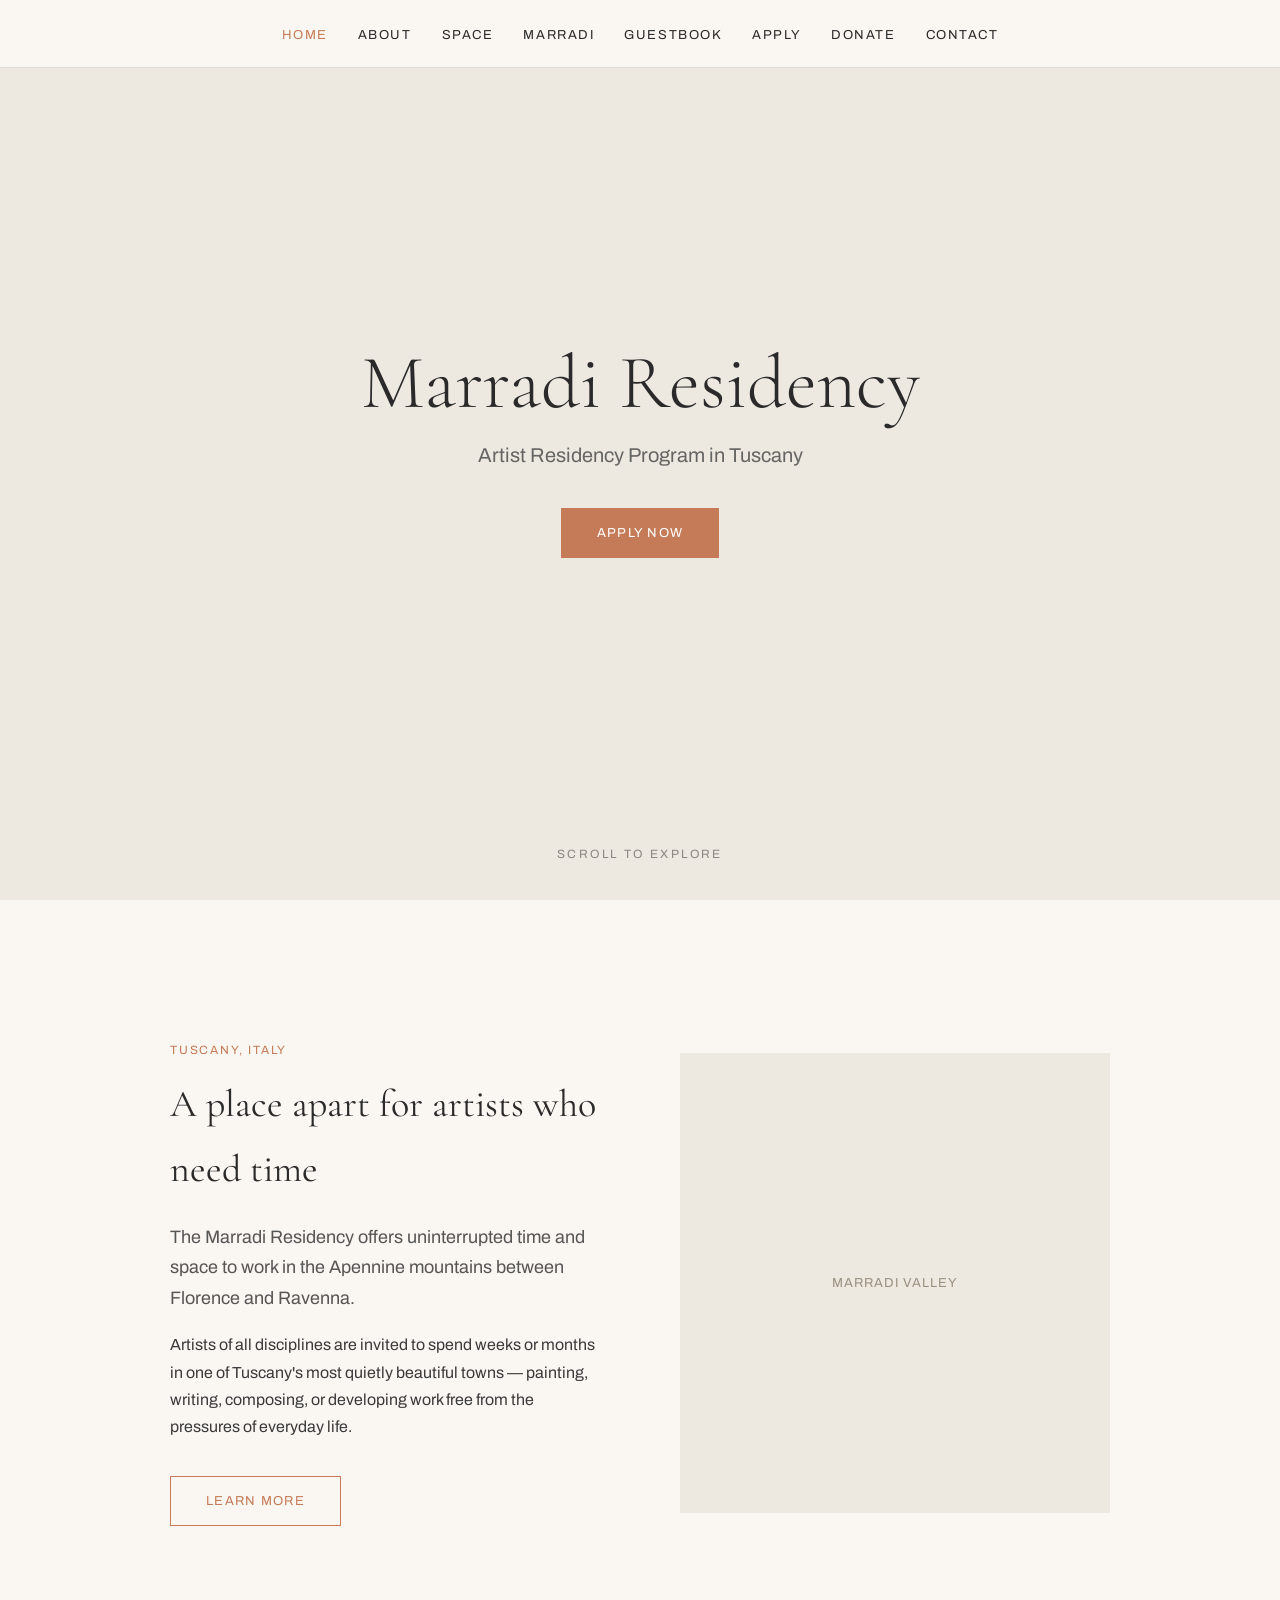
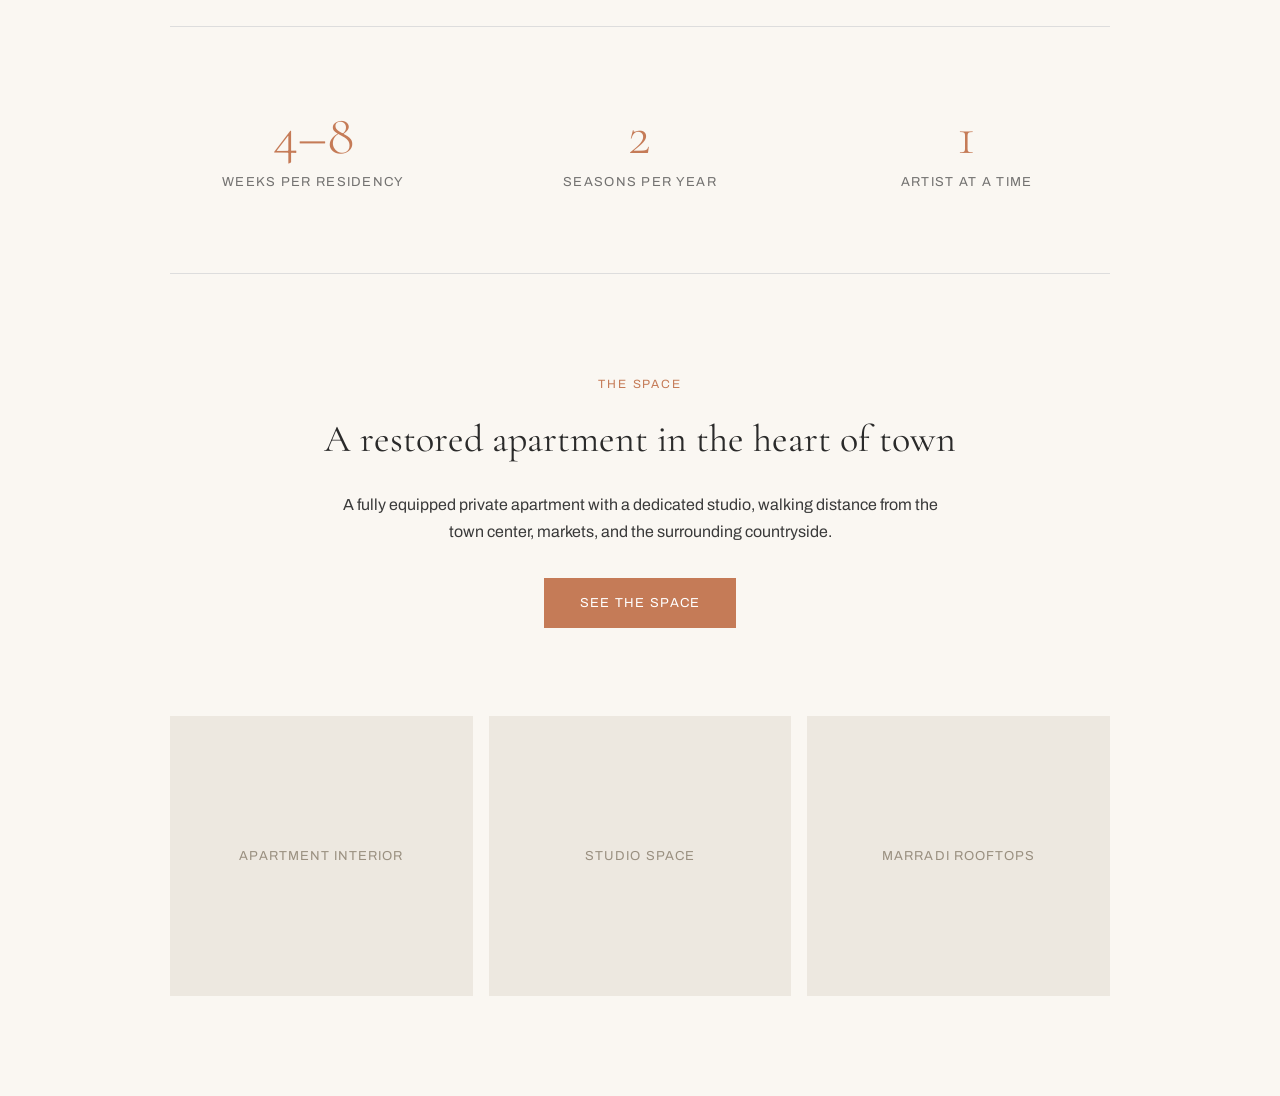
==== index.html @ baf2bf7d "Initial build — all pages" ====
<!DOCTYPE html>
<html lang="en">
<head>
<meta charset="UTF-8">
<meta name="viewport" content="width=device-width, initial-scale=1.0">
<title>Marradi Residency</title>
<link href="https://fonts.googleapis.com/css2?family=Cormorant+Garamond:ital,wght@0,300;0,400;0,500;1,300;1,400&family=Archivo:wght@300;400;500&display=swap" rel="stylesheet">
<link rel="stylesheet" href="style.css">
<style>
.hero {
  position: relative;
  background: #EDE8E0;
  overflow: hidden;
}
.hero-bg {
  position: absolute;
  inset: 0;
  background-image: url('images/marradi-valley-views.jpg');
  background-size: cover;
  background-position: center;
  opacity: .35;
}
.hero-content {
  position: relative;
  z-index: 1;
}
.scroll-hint {
  position: absolute;
  bottom: 36px;
  left: 50%;
  transform: translateX(-50%);
  font-size: 12px;
  letter-spacing: .2em;
  text-transform: uppercase;
  color: #2A2A2A;
  opacity: .5;
  z-index: 1;
}
.intro-grid {
  display: grid;
  grid-template-columns: 1fr 1fr;
  gap: 80px;
  align-items: center;
  margin-bottom: 100px;
}
.intro-grid img {
  width: 100%;
  height: 460px;
  object-fit: cover;
}
.intro-grid .photo-placeholder {
  height: 460px;
}
.highlights {
  display: grid;
  grid-template-columns: repeat(3, 1fr);
  gap: 40px;
  padding: 80px 0;
  border-top: 1px solid #ddd;
  border-bottom: 1px solid #ddd;
  margin-bottom: 100px;
}
.highlight-item {
  text-align: center;
}
.highlight-item .stat {
  font-family: 'Cormorant Garamond', serif;
  font-size: 56px;
  font-weight: 300;
  color: #C57B57;
  display: block;
  line-height: 1;
  margin-bottom: 8px;
}
.highlight-item p {
  font-size: 13px;
  letter-spacing: .1em;
  text-transform: uppercase;
  margin: 0;
  opacity: .7;
}
@media (max-width: 768px) {
  .intro-grid { grid-template-columns: 1fr; gap: 40px; }
  .highlights { grid-template-columns: 1fr; gap: 30px; }
}
</style>
</head>
<body>

<nav>
  <ul>
    <li><a href="index.html" class="active">Home</a></li>
    <li><a href="about.html">About</a></li>
    <li><a href="space.html">Space</a></li>
    <li><a href="marradi.html">Marradi</a></li>
    <li><a href="guestbook.html">Guestbook</a></li>
    <li><a href="apply.html">Apply</a></li>
    <li><a href="donate.html">Donate</a></li>
    <li><a href="contact.html">Contact</a></li>
  </ul>
</nav>

<div class="hero">
  <div class="hero-bg"></div>
  <div class="hero-content">
    <h1>Marradi Residency</h1>
    <p>Artist Residency Program in Tuscany</p>
    <a class="button" href="apply.html">Apply Now</a>
  </div>
  <span class="scroll-hint">Scroll to explore</span>
</div>

<div class="page">

  <div class="intro-grid">
    <div>
      <span class="eyebrow">Tuscany, Italy</span>
      <h2>A place apart for artists who need time</h2>
      <p class="lead">The Marradi Residency offers uninterrupted time and space to work in the Apennine mountains between Florence and Ravenna.</p>
      <p>Artists of all disciplines are invited to spend weeks or months in one of Tuscany's most quietly beautiful towns — painting, writing, composing, or developing work free from the pressures of everyday life.</p>
      <a href="about.html" class="button-outline" style="margin-top:20px">Learn more</a>
    </div>
    <div>
      <div class="photo-placeholder" style="height:460px">Marradi valley</div>
    </div>
  </div>

  <div class="highlights">
    <div class="highlight-item">
      <span class="stat">4–8</span>
      <p>Weeks per residency</p>
    </div>
    <div class="highlight-item">
      <span class="stat">2</span>
      <p>Seasons per year</p>
    </div>
    <div class="highlight-item">
      <span class="stat">1</span>
      <p>Artist at a time</p>
    </div>
  </div>

  <div style="text-align:center; padding-bottom: 40px;">
    <span class="eyebrow">The Space</span>
    <h2>A restored apartment in the heart of town</h2>
    <p style="max-width:600px; margin: 0 auto 32px;">A fully equipped private apartment with a dedicated studio, walking distance from the town center, markets, and the surrounding countryside.</p>
    <a href="space.html" class="button">See the Space</a>
  </div>

  <div class="gallery" style="margin-top:48px">
    <div class="photo-placeholder" style="height:280px">Apartment interior</div>
    <div class="photo-placeholder" style="height:280px">Studio space</div>
    <div class="photo-placeholder" style="height:280px">Marradi rooftops</div>
  </div>

</div>

</body>
</html>
---- style.css ----
/* Marradi Residency — shared styles */

*, *::before, *::after {
  box-sizing: border-box;
}

body {
  margin: 0;
  font-family: 'Archivo', sans-serif;
  background: #FAF7F2;
  color: #2A2A2A;
  font-size: 16px;
  line-height: 1.7;
}

/* ── Navigation ─────────────────────────────────────────── */

nav {
  position: fixed;
  top: 0;
  width: 100%;
  background: #FAF7F2;
  border-bottom: 1px solid #ddd;
  z-index: 100;
}

nav ul {
  display: flex;
  justify-content: center;
  gap: 30px;
  padding: 20px;
  margin: 0;
  list-style: none;
  flex-wrap: wrap;
}

nav a {
  text-decoration: none;
  color: #2A2A2A;
  font-size: 13px;
  letter-spacing: .12em;
  text-transform: uppercase;
  transition: color .2s;
}

nav a:hover,
nav a.active {
  color: #C57B57;
}

/* ── Page wrapper ───────────────────────────────────────── */

.page {
  max-width: 1000px;
  margin: 0 auto;
  padding: 140px 30px 100px;
}

.page-wide {
  max-width: 1200px;
  margin: 0 auto;
  padding: 140px 30px 100px;
}

/* ── Typography ─────────────────────────────────────────── */

h1, h2, h3 {
  font-family: 'Cormorant Garamond', serif;
  font-weight: 400;
  margin-top: 0;
}

h1 {
  font-size: 52px;
  font-weight: 300;
  margin-bottom: 16px;
  line-height: 1.1;
}

h2 {
  font-size: 38px;
  margin-bottom: 20px;
}

h3 {
  font-size: 24px;
  margin-bottom: 10px;
}

p {
  color: #3A3A3A;
  margin-top: 0;
}

.lead {
  font-size: 18px;
  opacity: .85;
  max-width: 680px;
}

.eyebrow {
  font-size: 12px;
  letter-spacing: .15em;
  text-transform: uppercase;
  color: #C57B57;
  margin-bottom: 12px;
  display: block;
}

hr {
  border: none;
  border-top: 1px solid #ddd;
  margin: 60px 0;
}

/* ── Buttons ─────────────────────────────────────────────── */

.button {
  display: inline-block;
  padding: 14px 36px;
  background: #C57B57;
  color: #fff;
  text-decoration: none;
  letter-spacing: .1em;
  font-size: 13px;
  text-transform: uppercase;
  transition: background .2s;
}

.button:hover {
  background: #a86041;
}

.button-outline {
  display: inline-block;
  padding: 13px 35px;
  border: 1px solid #C57B57;
  color: #C57B57;
  text-decoration: none;
  letter-spacing: .1em;
  font-size: 13px;
  text-transform: uppercase;
  transition: all .2s;
}

.button-outline:hover {
  background: #C57B57;
  color: #fff;
}

/* ── Hero ────────────────────────────────────────────────── */

.hero {
  height: 100vh;
  display: flex;
  align-items: center;
  justify-content: center;
  text-align: center;
  padding: 40px;
  background: #FAF7F2;
}

.hero h1 {
  font-size: 76px;
  font-weight: 300;
  margin-bottom: 12px;
}

.hero p {
  font-size: 20px;
  opacity: .75;
  margin-bottom: 36px;
}

/* ── Gallery ─────────────────────────────────────────────── */

.gallery {
  display: grid;
  grid-template-columns: repeat(auto-fit, minmax(280px, 1fr));
  gap: 16px;
  margin-top: 40px;
}

.gallery img {
  width: 100%;
  height: 280px;
  object-fit: cover;
  display: block;
}

.gallery-2col {
  display: grid;
  grid-template-columns: 1fr 1fr;
  gap: 16px;
  margin-top: 40px;
}

.gallery-2col img {
  width: 100%;
  height: 380px;
  object-fit: cover;
  display: block;
}

/* ── Photo placeholder ───────────────────────────────────── */

.photo-placeholder {
  width: 100%;
  background: #EDE8E0;
  display: flex;
  align-items: center;
  justify-content: center;
  color: #9A9080;
  font-size: 13px;
  letter-spacing: .08em;
  text-transform: uppercase;
}

/* ── Two-column layout ───────────────────────────────────── */

.two-col {
  display: grid;
  grid-template-columns: 1fr 1fr;
  gap: 60px;
  align-items: start;
}

.two-col-text-right {
  display: grid;
  grid-template-columns: 1fr 1fr;
  gap: 60px;
  align-items: center;
  margin-bottom: 80px;
}

.two-col-text-right:nth-child(even) {
  direction: rtl;
}

.two-col-text-right:nth-child(even) > * {
  direction: ltr;
}

/* ── Guestbook ───────────────────────────────────────────── */

.season-header {
  font-family: 'Cormorant Garamond', serif;
  font-size: 13px;
  letter-spacing: .2em;
  text-transform: uppercase;
  color: #C57B57;
  border-bottom: 1px solid #ddd;
  padding-bottom: 10px;
  margin: 60px 0 30px;
}

.residents-grid {
  display: grid;
  grid-template-columns: repeat(auto-fill, minmax(260px, 1fr));
  gap: 40px;
}

.resident-card .photo {
  width: 100%;
  height: 300px;
  object-fit: cover;
  background: #EDE8E0;
  display: block;
  margin-bottom: 16px;
}

.resident-card .photo-placeholder {
  height: 300px;
  margin-bottom: 16px;
}

.resident-card h3 {
  font-size: 20px;
  margin-bottom: 4px;
}

.resident-card .discipline {
  font-size: 12px;
  letter-spacing: .12em;
  text-transform: uppercase;
  color: #C57B57;
  margin-bottom: 10px;
  display: block;
}

.resident-card p {
  font-size: 14px;
  line-height: 1.65;
}

.resident-card a {
  font-size: 13px;
  color: #C57B57;
  text-decoration: none;
  letter-spacing: .05em;
}

.resident-card a:hover {
  text-decoration: underline;
}

/* ── Donation tiers ──────────────────────────────────────── */

.tiers {
  display: grid;
  grid-template-columns: repeat(auto-fit, minmax(220px, 1fr));
  gap: 24px;
  margin: 48px 0;
}

.tier {
  border: 1px solid #ddd;
  padding: 32px 28px;
  background: #fff;
}

.tier .amount {
  font-family: 'Cormorant Garamond', serif;
  font-size: 42px;
  font-weight: 300;
  color: #C57B57;
  display: block;
  margin-bottom: 4px;
}

.tier .name {
  font-size: 12px;
  letter-spacing: .15em;
  text-transform: uppercase;
  color: #2A2A2A;
  display: block;
  margin-bottom: 20px;
  border-bottom: 1px solid #eee;
  padding-bottom: 16px;
}

.tier ul {
  list-style: none;
  padding: 0;
  margin: 0;
  font-size: 14px;
  color: #5A5A5A;
}

.tier ul li {
  padding: 6px 0;
  border-bottom: 1px solid #f0f0f0;
}

.tier ul li:last-child {
  border-bottom: none;
}

.tier ul li::before {
  content: '— ';
  color: #C57B57;
}

/* ── Contact form ────────────────────────────────────────── */

.contact-grid {
  display: grid;
  grid-template-columns: 1fr 1fr;
  gap: 80px;
  align-items: start;
}

.form-group {
  margin-bottom: 24px;
}

.form-group label {
  display: block;
  font-size: 12px;
  letter-spacing: .12em;
  text-transform: uppercase;
  margin-bottom: 8px;
  color: #2A2A2A;
}

.form-group input,
.form-group textarea,
.form-group select {
  width: 100%;
  border: 1px solid #ddd;
  background: #fff;
  padding: 12px 14px;
  font-family: 'Archivo', sans-serif;
  font-size: 14px;
  color: #2A2A2A;
  outline: none;
  transition: border-color .2s;
}

.form-group input:focus,
.form-group textarea:focus,
.form-group select:focus {
  border-color: #C57B57;
}

.form-group textarea {
  min-height: 140px;
  resize: vertical;
}

/* ── Info list ───────────────────────────────────────────── */

.info-list {
  list-style: none;
  padding: 0;
  margin: 0;
}

.info-list li {
  padding: 14px 0;
  border-bottom: 1px solid #eee;
  font-size: 15px;
  display: flex;
  gap: 16px;
}

.info-list li span:first-child {
  font-size: 12px;
  letter-spacing: .1em;
  text-transform: uppercase;
  color: #C57B57;
  min-width: 120px;
  padding-top: 2px;
}

/* ── Responsive ─────────────────────────────────────────── */

@media (max-width: 768px) {
  .hero h1 { font-size: 48px; }
  h1 { font-size: 38px; }
  h2 { font-size: 28px; }
  .two-col,
  .two-col-text-right,
  .contact-grid,
  .gallery-2col { grid-template-columns: 1fr; }
  .two-col-text-right:nth-child(even) { direction: ltr; }
  nav ul { gap: 16px; padding: 16px; }
  .page, .page-wide { padding: 100px 20px 80px; }
}
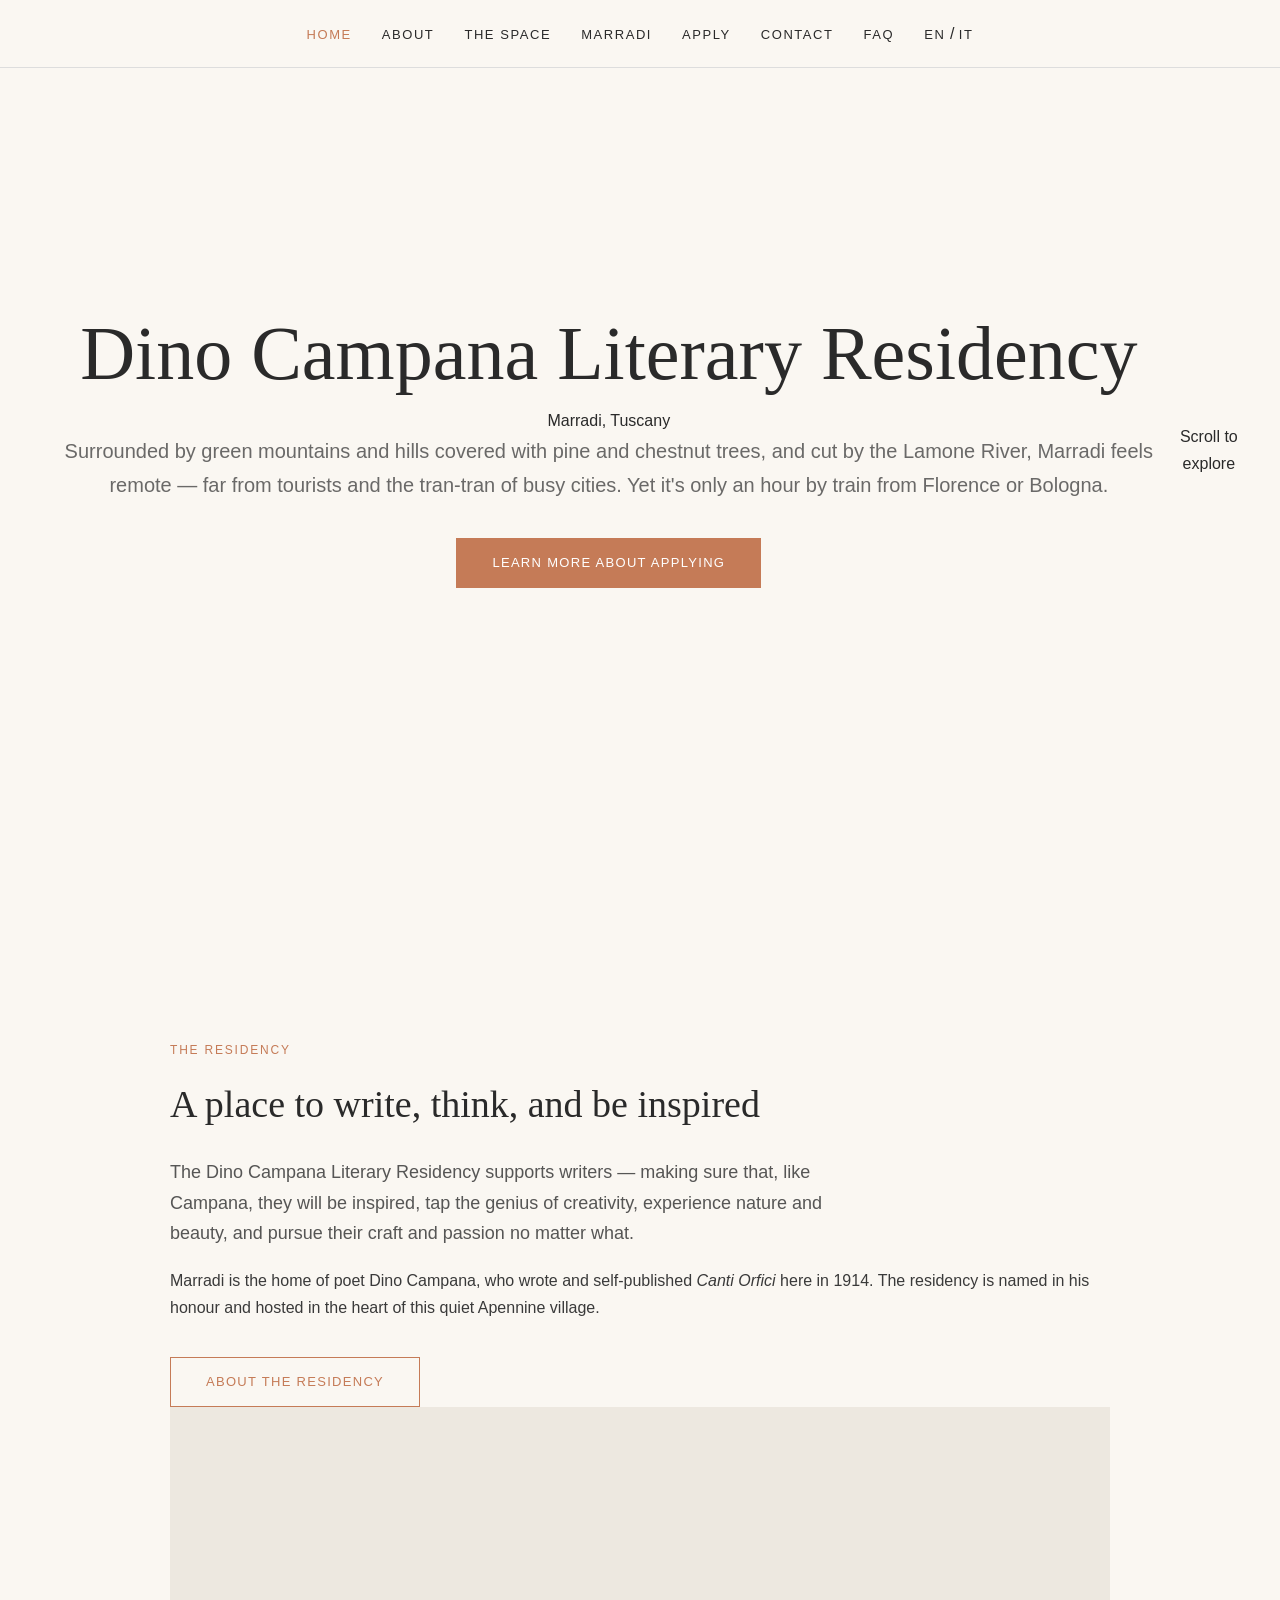
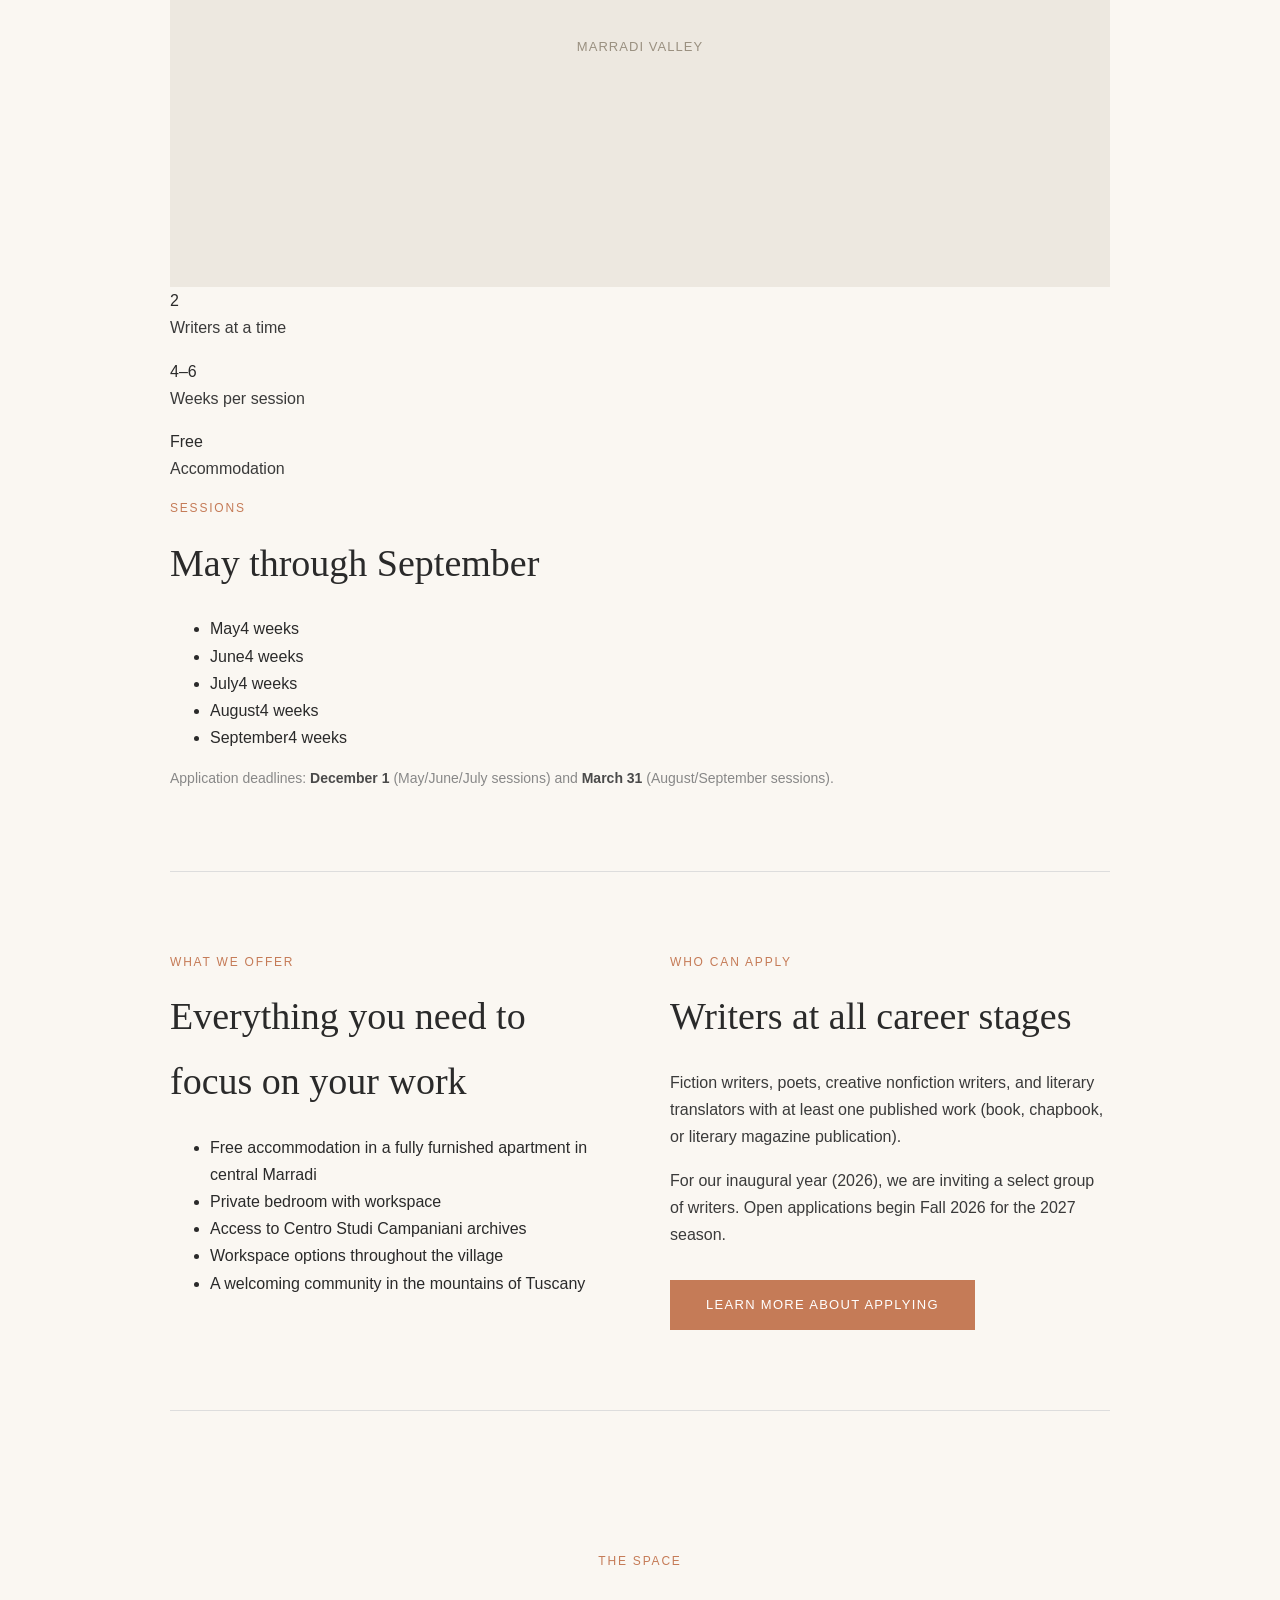
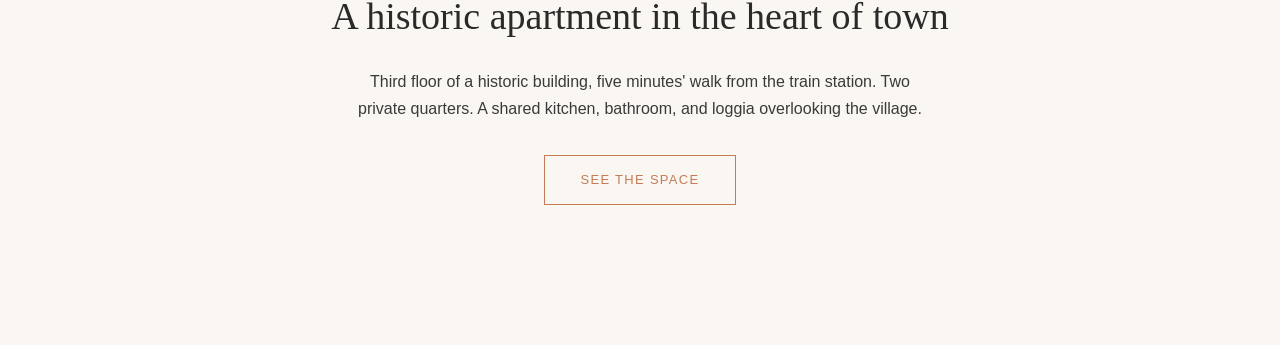
==== commit 82cb0849: "Update sessions to September (4 weeks), align application materials with spec, add address to space " ====
--- a/index.html
+++ b/index.html
@@ -1,89 +1,11 @@
 <!DOCTYPE html>
 <html lang="en">
 <head>
-<meta charset="UTF-8">
-<meta name="viewport" content="width=device-width, initial-scale=1.0">
-<title>Marradi Residency</title>
-<link href="https://fonts.googleapis.com/css2?family=Cormorant+Garamond:ital,wght@0,300;0,400;0,500;1,300;1,400&family=Archivo:wght@300;400;500&display=swap" rel="stylesheet">
-<link rel="stylesheet" href="style.css">
-<style>
-.hero {
-  position: relative;
-  background: #EDE8E0;
-  overflow: hidden;
-}
-.hero-bg {
-  position: absolute;
-  inset: 0;
-  background-image: url('images/marradi-valley-views.jpg');
-  background-size: cover;
-  background-position: center;
-  opacity: .35;
-}
-.hero-content {
-  position: relative;
-  z-index: 1;
-}
-.scroll-hint {
-  position: absolute;
-  bottom: 36px;
-  left: 50%;
-  transform: translateX(-50%);
-  font-size: 12px;
-  letter-spacing: .2em;
-  text-transform: uppercase;
-  color: #2A2A2A;
-  opacity: .5;
-  z-index: 1;
-}
-.intro-grid {
-  display: grid;
-  grid-template-columns: 1fr 1fr;
-  gap: 80px;
-  align-items: center;
-  margin-bottom: 100px;
-}
-.intro-grid img {
-  width: 100%;
-  height: 460px;
-  object-fit: cover;
-}
-.intro-grid .photo-placeholder {
-  height: 460px;
-}
-.highlights {
-  display: grid;
-  grid-template-columns: repeat(3, 1fr);
-  gap: 40px;
-  padding: 80px 0;
-  border-top: 1px solid #ddd;
-  border-bottom: 1px solid #ddd;
-  margin-bottom: 100px;
-}
-.highlight-item {
-  text-align: center;
-}
-.highlight-item .stat {
-  font-family: 'Cormorant Garamond', serif;
-  font-size: 56px;
-  font-weight: 300;
-  color: #C57B57;
-  display: block;
-  line-height: 1;
-  margin-bottom: 8px;
-}
-.highlight-item p {
-  font-size: 13px;
-  letter-spacing: .1em;
-  text-transform: uppercase;
-  margin: 0;
-  opacity: .7;
-}
-@media (max-width: 768px) {
-  .intro-grid { grid-template-columns: 1fr; gap: 40px; }
-  .highlights { grid-template-columns: 1fr; gap: 30px; }
-}
-</style>
+  <meta charset="UTF-8">
+  <meta name="viewport" content="width=device-width, initial-scale=1.0">
+  <title>Dino Campana Literary Residency</title>
+  <link href="https://fonts.googleapis.com/css2?family=Lora:wght@400;600&family=Inter:wght@300;400;500&display=swap" rel="stylesheet">
+  <link rel="stylesheet" href="style.css">
 </head>
 <body>
 
@@ -91,21 +13,22 @@
   <ul>
     <li><a href="index.html" class="active">Home</a></li>
     <li><a href="about.html">About</a></li>
-    <li><a href="space.html">Space</a></li>
+    <li><a href="space.html">The Space</a></li>
     <li><a href="marradi.html">Marradi</a></li>
-    <li><a href="guestbook.html">Guestbook</a></li>
     <li><a href="apply.html">Apply</a></li>
-    <li><a href="donate.html">Donate</a></li>
     <li><a href="contact.html">Contact</a></li>
+    <li><a href="faq.html">FAQ</a></li>
+    <li class="lang-toggle"><a href="index.html" class="current-lang">EN</a> / <a href="it/index.html">IT</a></li>
   </ul>
 </nav>
 
 <div class="hero">
-  <div class="hero-bg"></div>
+  <div class="hero-bg" style="background-image: url('images/marradi-valley-views.jpg');"></div>
   <div class="hero-content">
-    <h1>Marradi Residency</h1>
-    <p>Artist Residency Program in Tuscany</p>
-    <a class="button" href="apply.html">Apply Now</a>
+    <h1>Dino Campana Literary Residency</h1>
+    <span class="place">Marradi, Tuscany</span>
+    <p>Surrounded by green mountains and hills covered with pine and chestnut trees, and cut by the Lamone River, Marradi feels remote — far from tourists and the tran-tran of busy cities. Yet it's only an hour by train from Florence or Bologna.</p>
+    <a class="button" href="apply.html">Learn More About Applying</a>
   </div>
   <span class="scroll-hint">Scroll to explore</span>
 </div>
@@ -114,43 +37,75 @@
 
   <div class="intro-grid">
     <div>
-      <span class="eyebrow">Tuscany, Italy</span>
-      <h2>A place apart for artists who need time</h2>
-      <p class="lead">The Marradi Residency offers uninterrupted time and space to work in the Apennine mountains between Florence and Ravenna.</p>
-      <p>Artists of all disciplines are invited to spend weeks or months in one of Tuscany's most quietly beautiful towns — painting, writing, composing, or developing work free from the pressures of everyday life.</p>
-      <a href="about.html" class="button-outline" style="margin-top:20px">Learn more</a>
+      <span class="eyebrow">The Residency</span>
+      <h2>A place to write, think, and be inspired</h2>
+      <p class="lead">The Dino Campana Literary Residency supports writers — making sure that, like Campana, they will be inspired, tap the genius of creativity, experience nature and beauty, and pursue their craft and passion no matter what.</p>
+      <p>Marradi is the home of poet Dino Campana, who wrote and self-published <em>Canti Orfici</em> here in 1914. The residency is named in his honour and hosted in the heart of this quiet Apennine village.</p>
+      <a href="about.html" class="button-outline" style="margin-top:20px">About the Residency</a>
     </div>
     <div>
-      <div class="photo-placeholder" style="height:460px">Marradi valley</div>
+      <div class="photo-placeholder" style="height:480px">Marradi valley</div>
     </div>
   </div>
 
   <div class="highlights">
     <div class="highlight-item">
-      <span class="stat">4–8</span>
-      <p>Weeks per residency</p>
+      <span class="stat">2</span>
+      <p>Writers at a time</p>
     </div>
     <div class="highlight-item">
-      <span class="stat">2</span>
-      <p>Seasons per year</p>
+      <span class="stat">4–6</span>
+      <p>Weeks per session</p>
     </div>
     <div class="highlight-item">
-      <span class="stat">1</span>
-      <p>Artist at a time</p>
+      <span class="stat">Free</span>
+      <p>Accommodation</p>
     </div>
   </div>
 
-  <div style="text-align:center; padding-bottom: 40px;">
-    <span class="eyebrow">The Space</span>
-    <h2>A restored apartment in the heart of town</h2>
-    <p style="max-width:600px; margin: 0 auto 32px;">A fully equipped private apartment with a dedicated studio, walking distance from the town center, markets, and the surrounding countryside.</p>
-    <a href="space.html" class="button">See the Space</a>
+  <div style="max-width:720px; margin-bottom:80px;">
+    <span class="eyebrow">Sessions</span>
+    <h2>May through September</h2>
+    <ul class="sessions-list">
+      <li><span class="session-name">May</span><span class="session-duration">4 weeks</span></li>
+      <li><span class="session-name">June</span><span class="session-duration">4 weeks</span></li>
+      <li><span class="session-name">July</span><span class="session-duration">4 weeks</span></li>
+      <li><span class="session-name">August</span><span class="session-duration">4 weeks</span></li>
+      <li><span class="session-name">September</span><span class="session-duration">4 weeks</span></li>
+    </ul>
+    <p style="font-size:14px; color:#888; margin-bottom:0;">Application deadlines: <strong style="color:#4A4A4A;">December 1</strong> (May/June/July sessions) and <strong style="color:#4A4A4A;">March 31</strong> (August/September sessions).</p>
   </div>
 
-  <div class="gallery" style="margin-top:48px">
-    <div class="photo-placeholder" style="height:280px">Apartment interior</div>
-    <div class="photo-placeholder" style="height:280px">Studio space</div>
-    <div class="photo-placeholder" style="height:280px">Marradi rooftops</div>
+  <hr>
+
+  <div class="two-col" style="margin:80px 0;">
+    <div>
+      <span class="eyebrow">What We Offer</span>
+      <h2>Everything you need to focus on your work</h2>
+      <ul>
+        <li>Free accommodation in a fully furnished apartment in central Marradi</li>
+        <li>Private bedroom with workspace</li>
+        <li>Access to Centro Studi Campaniani archives</li>
+        <li>Workspace options throughout the village</li>
+        <li>A welcoming community in the mountains of Tuscany</li>
+      </ul>
+    </div>
+    <div>
+      <span class="eyebrow">Who Can Apply</span>
+      <h2>Writers at all career stages</h2>
+      <p>Fiction writers, poets, creative nonfiction writers, and literary translators with at least one published work (book, chapbook, or literary magazine publication).</p>
+      <p>For our inaugural year (2026), we are inviting a select group of writers. Open applications begin Fall 2026 for the 2027 season.</p>
+      <a href="apply.html" class="button" style="margin-top:16px">Learn More About Applying</a>
+    </div>
+  </div>
+
+  <hr>
+
+  <div style="text-align:center; padding:80px 0 40px;">
+    <span class="eyebrow">The Space</span>
+    <h2>A historic apartment in the heart of town</h2>
+    <p style="max-width:580px; margin:0 auto 32px;">Third floor of a historic building, five minutes' walk from the train station. Two private quarters. A shared kitchen, bathroom, and loggia overlooking the village.</p>
+    <a href="space.html" class="button-outline">See the Space</a>
   </div>
 
 </div>
